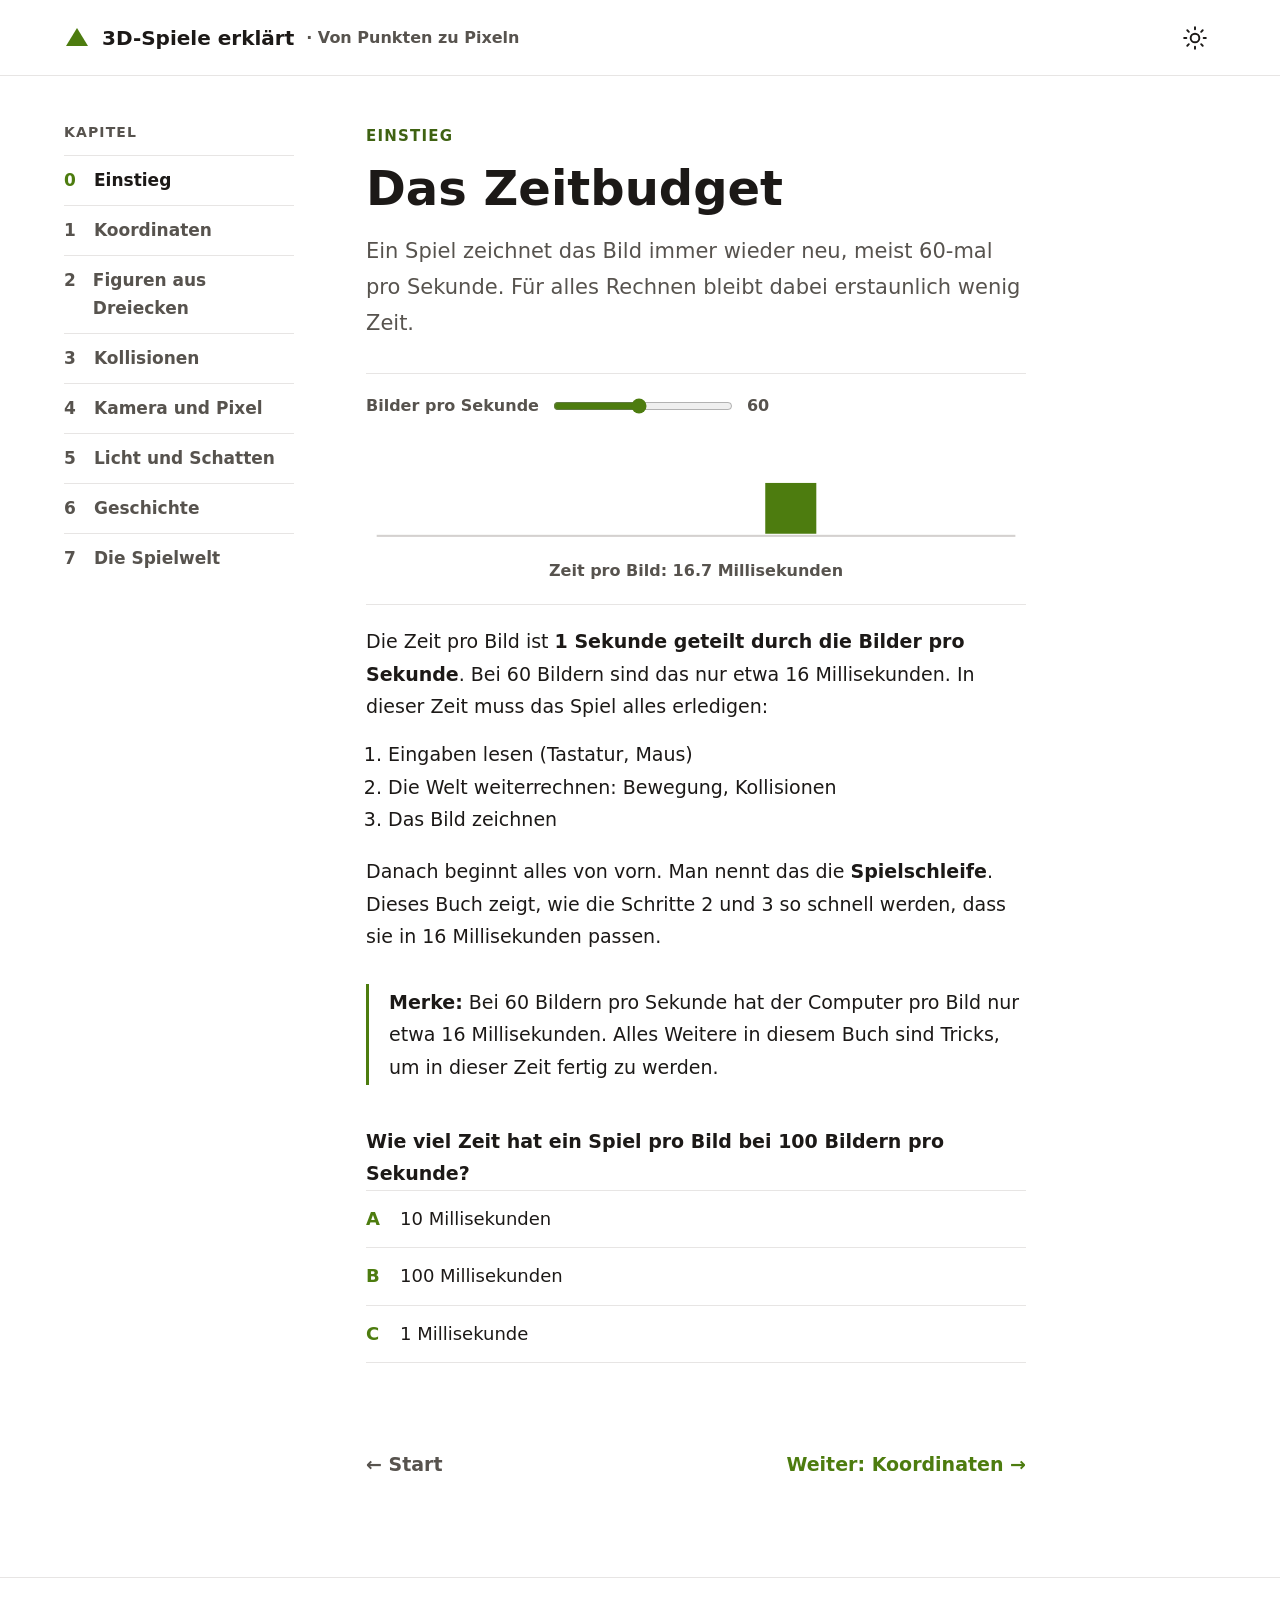
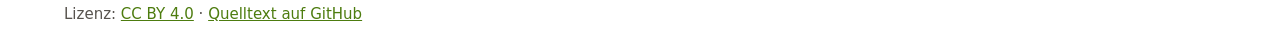
==== 00-einstieg.html @ d2cf4063 "Mini-3D-Bibliothek und Kapitelseiten (Einstieg bis Spielwelt) Co-Authored-By: Claude Sonnet 5.5 <nor" ====
<!doctype html>
<html lang="de">
<head>
<meta charset="utf-8">
<meta name="viewport" content="width=device-width,initial-scale=1">
<title>Einstieg – 3D-Spiele erklärt</title>
<link rel="stylesheet" href="style.css">
</head>
<body data-page="1">
<main>
<div class="eyebrow">EINSTIEG</div>
<h1>Das Zeitbudget</h1>
<p class="lead">Ein Spiel zeichnet das Bild immer wieder neu, meist 60-mal pro Sekunde. Für alles Rechnen bleibt dabei erstaunlich wenig Zeit.</p>
<div class="demo">
 <div class="bar"><label class="sl">Bilder pro Sekunde <input id="fps" type="range" min="5" max="120" value="60"><b id="fpsv">60</b></label></div>
 <canvas id="c" role="img" aria-label="Quadrat, das hin und her springt"></canvas>
 <div class="info" id="info"></div>
</div>
<p>Die Zeit pro Bild ist <b>1 Sekunde geteilt durch die Bilder pro Sekunde</b>. Bei 60 Bildern sind das nur etwa 16 Millisekunden. In dieser Zeit muss das Spiel alles erledigen:</p>
<ol><li>Eingaben lesen (Tastatur, Maus)</li><li>Die Welt weiterrechnen: Bewegung, Kollisionen</li><li>Das Bild zeichnen</li></ol>
<p>Danach beginnt alles von vorn. Man nennt das die <b>Spielschleife</b>. Dieses Buch zeigt, wie die Schritte 2 und 3 so schnell werden, dass sie in 16 Millisekunden passen.</p>
<div class="merke"><b>Merke:</b> Bei 60 Bildern pro Sekunde hat der Computer pro Bild nur etwa 16 Millisekunden. Alles Weitere in diesem Buch sind Tricks, um in dieser Zeit fertig zu werden.</div>
<div class="quiz" data-q="Wie viel Zeit hat ein Spiel pro Bild bei 100 Bildern pro Sekunde?" data-c="0" data-why="1000 ms geteilt durch 100 sind 10 ms."><ul><li>10 Millisekunden</li><li>100 Millisekunden</li><li>1 Millisekunde</li></ul></div>
</main>
<script src="js/mini3d.js"></script>
<script src="js/site.js"></script>
<script>
const c=document.getElementById("c"),ctx=M3D.setup(c,620,120),fps=document.getElementById("fps");
let x=20,dir=1,acc=0,last=performance.now();
function draw(){const w=620,s=M3D.css("--ik"),a=M3D.css("--ac"),m=M3D.css("--bd2");
 ctx.clearRect(0,0,w,120);ctx.strokeStyle=m;ctx.lineWidth=1;ctx.beginPath();ctx.moveTo(10,100);ctx.lineTo(610,100);ctx.stroke();
 ctx.fillStyle=a;ctx.fillRect(x,50,48,48);}
M3D.onTheme(draw);
function loop(t){const dt=(t-last)/1000;last=t;acc+=dt;const step=1/+fps.value;
 while(acc>=step){acc-=step;x+=dir*300*step;if(x>560){x=560;dir=-1}if(x<12){x=12;dir=1}}
 draw();requestAnimationFrame(loop);}
requestAnimationFrame(loop);
function info(){const f=+fps.value;document.getElementById("fpsv").textContent=f;
 document.getElementById("info").textContent="Zeit pro Bild: "+(1000/f).toFixed(1)+" Millisekunden";}
fps.oninput=info;info();
</script>
</body>
</html>
---- style.css ----
@font-face{font-family:"Nunito";src:url("fonts/nunito-latin-wght-normal.woff2") format("woff2");font-weight:200 1000;font-display:swap}
:root{
  --bg:#fff;--tx:#1c1917;--mu:#57534e;--bd:#e7e5e4;--bd2:#a8a29e;
  --ac:#4d7c0f;--act:#fff;--ac2:#3f6212;--c1:#d9e8a8;--c2:#8fb339;--c3:#3f6212;--ik:#1c1917;--ok:#4d7c0f;--no:#9a3412;
}
:root[data-theme=dark]{
  --bg:#0a0a0a;--tx:#fafaf9;--mu:#d6d3d1;--bd:#2e2a27;--bd2:#78716c;
  --ac:#b5d36b;--act:#0a0a0a;--ac2:#c7dc8a;--c1:#d4e5a0;--c2:#a3c95a;--c3:#5e8a2a;--ik:#0a0a0a;--ok:#b5d36b;--no:#fdba74;
}
@media(prefers-color-scheme:dark){:root:not([data-theme=light]){
  --bg:#0a0a0a;--tx:#fafaf9;--mu:#d6d3d1;--bd:#2e2a27;--bd2:#78716c;
  --ac:#b5d36b;--act:#0a0a0a;--ac2:#c7dc8a;--c1:#d4e5a0;--c2:#a3c95a;--c3:#5e8a2a;--ik:#0a0a0a;--ok:#b5d36b;--no:#fdba74;}}
*{box-sizing:border-box}
html{color-scheme:light dark}
body{margin:0;background:var(--bg);color:var(--tx);font-family:"Nunito",system-ui,sans-serif;font-size:19px;line-height:1.7}
a{color:var(--ac)}
header.top{display:flex;align-items:center;justify-content:space-between;padding:0 clamp(16px,5vw,72px);height:76px;border-bottom:1px solid var(--bd)}
header.top a.brand{display:flex;align-items:center;gap:12px;color:var(--tx);text-decoration:none;font-weight:800;font-size:20px}
header.top a.brand small{font-weight:600;color:var(--mu);font-size:16px}
#theme{background:none;border:0;color:var(--tx);cursor:pointer;padding:8px;display:flex}
.layout{display:flex;gap:72px;padding:48px clamp(16px,5vw,72px) 96px;max-width:1280px;margin:0 auto}
nav.chapters{width:230px;flex:none;position:sticky;top:24px;align-self:flex-start}
nav.chapters h2{font-size:14px;letter-spacing:.08em;color:var(--mu);margin:0 0 14px;font-weight:800}
nav.chapters a{display:flex;gap:12px;padding:10px 0;border-top:1px solid var(--bd);font-size:17px;font-weight:600;color:var(--mu);text-decoration:none}
nav.chapters a b{width:18px;font-weight:800}
nav.chapters a.cur{color:var(--tx);font-weight:800}
nav.chapters a.cur b,nav.chapters a.done b{color:var(--ac)}
main{max-width:660px;min-width:0;flex:1}
.eyebrow{font-size:15px;font-weight:800;letter-spacing:.08em;color:var(--ac2)}
h1{margin:12px 0 0;font-size:clamp(34px,5vw,48px);line-height:1.1;font-weight:700}
h2{font-size:28px;margin:44px 0 0;line-height:1.2}
p{margin:20px 0 0}
p.lead{color:var(--mu);font-size:21px}
.merke{margin-top:32px;border-left:3px solid var(--ac);padding:2px 0 2px 20px}
.demo{margin-top:32px;border-top:1px solid var(--bd);border-bottom:1px solid var(--bd);padding:18px 0 20px}
.demo .bar{display:flex;gap:22px;flex-wrap:wrap;align-items:center;justify-content:space-between;font-size:16px;font-weight:700;color:var(--mu)}
.demo canvas{display:block;width:100%;height:auto;margin:10px auto 0;touch-action:none}
.demo .info{text-align:center;font-size:16px;font-weight:600;color:var(--mu);min-height:1.7em}
.tabs{display:flex;gap:22px}
.tabs button{background:none;border:0;border-bottom:2px solid transparent;padding:0 0 3px;font:inherit;font-size:16px;font-weight:700;color:var(--mu);cursor:pointer}
.tabs button.on{color:var(--tx);border-color:var(--ac)}
label.sl{display:flex;gap:12px;align-items:center;font-size:16px;font-weight:700;color:var(--mu)}
input[type=range]{accent-color:var(--ac);width:180px}
.quiz{margin-top:40px}
.quiz .q{font-weight:800;font-size:19px}
.quiz button{display:flex;gap:14px;width:100%;text-align:left;background:none;border:0;border-top:1px solid var(--bd);padding:13px 0;font:inherit;font-size:18px;color:var(--tx);cursor:pointer}
.quiz button:last-of-type{border-bottom:1px solid var(--bd)}
.quiz button i{font-style:normal;width:20px;font-weight:800;color:var(--ac);flex:none}
.quiz button.ok{color:var(--ok);font-weight:800}
.quiz button.no{color:var(--no)}
.quiz .why{margin-top:12px;color:var(--mu);font-size:17px;min-height:1.7em}
.pager{display:flex;justify-content:space-between;margin-top:44px;font-weight:800}
.pager a{text-decoration:none}.pager a.prev{color:var(--mu);font-weight:700}
figure{margin:32px 0 0}figure img{width:100%;height:auto;display:block}figcaption{font-size:15px;color:var(--mu);margin-top:6px}
ul.plain{padding-left:20px}
footer{border-top:1px solid var(--bd);padding:24px clamp(16px,5vw,72px);color:var(--mu);font-size:15px}
@media(max-width:860px){.layout{display:block}nav.chapters{display:none}}
a.row{display:block;padding:13px 0;border-top:1px solid var(--bd);color:var(--tx);text-decoration:none;font-weight:700;font-size:19px}
a.row:last-child{border-bottom:1px solid var(--bd)}a.row:hover{color:var(--ac)}
ol{padding-left:22px;margin:16px 0 0}
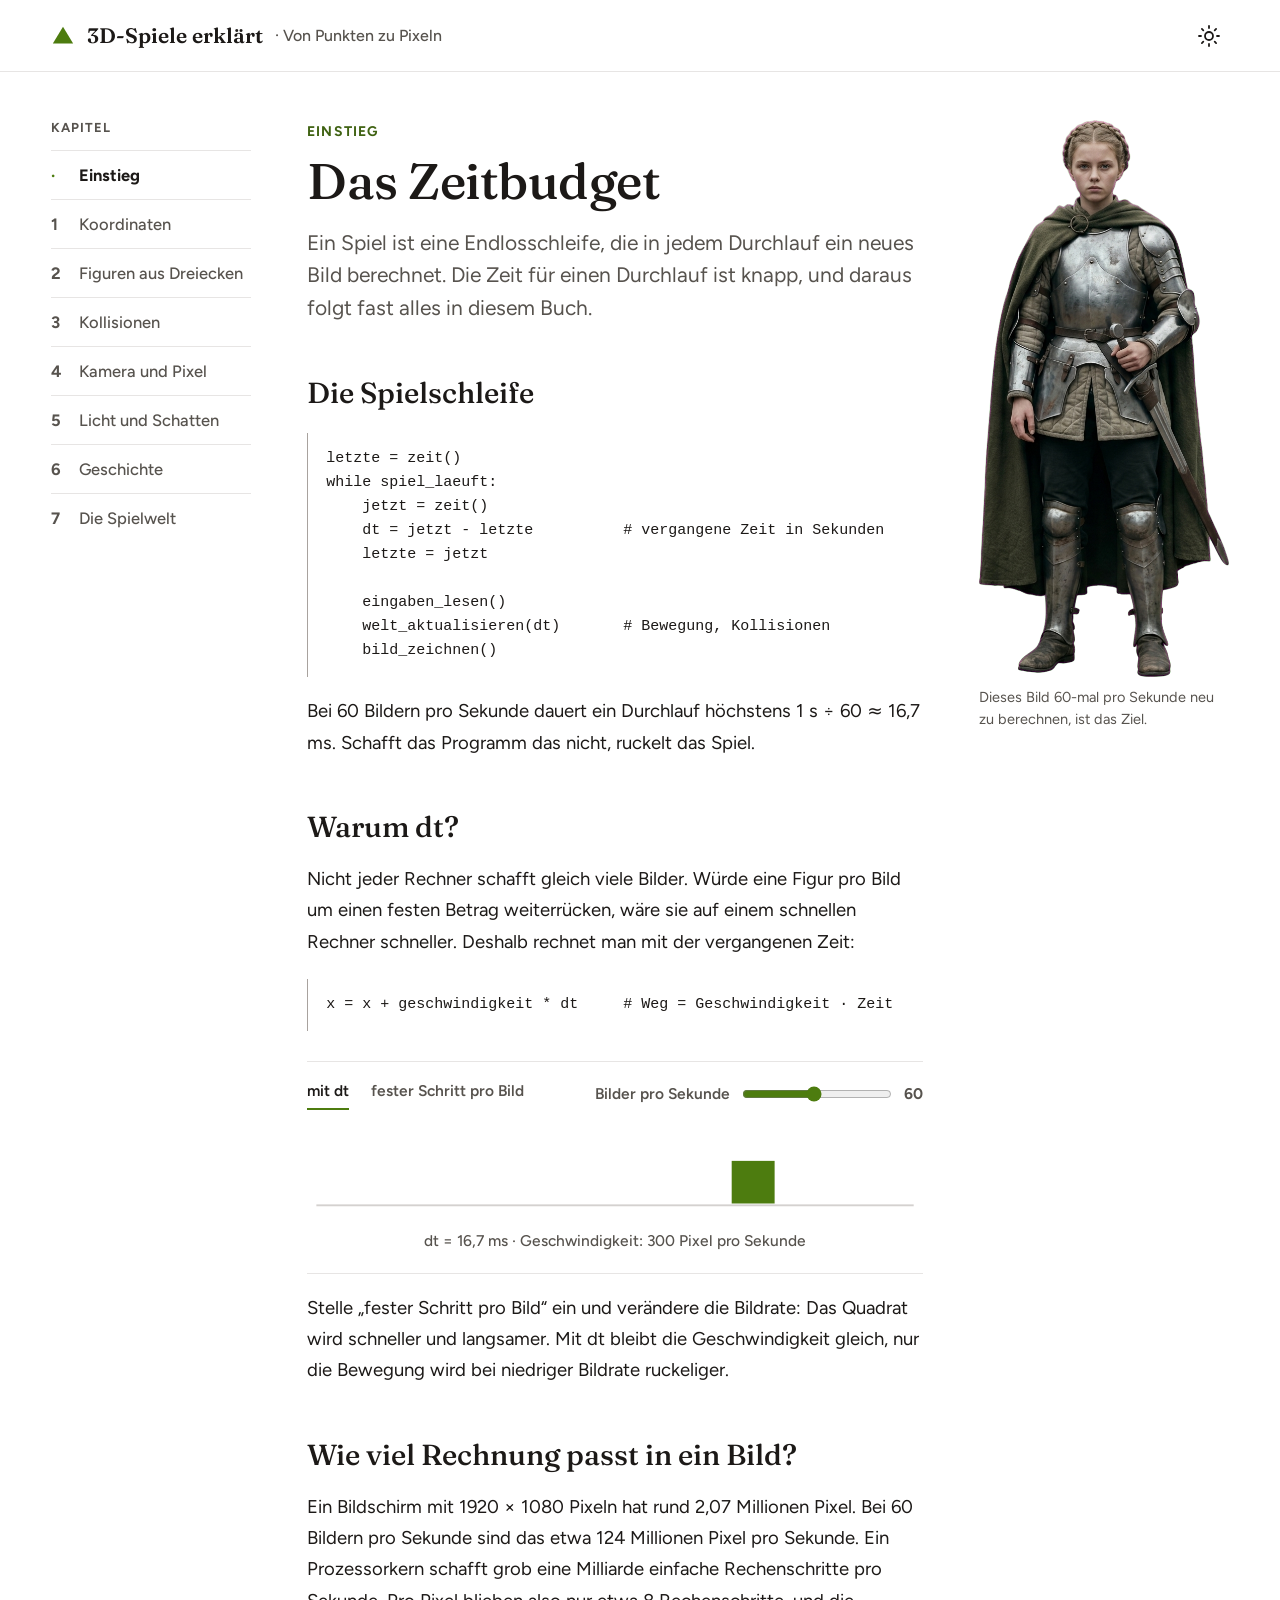
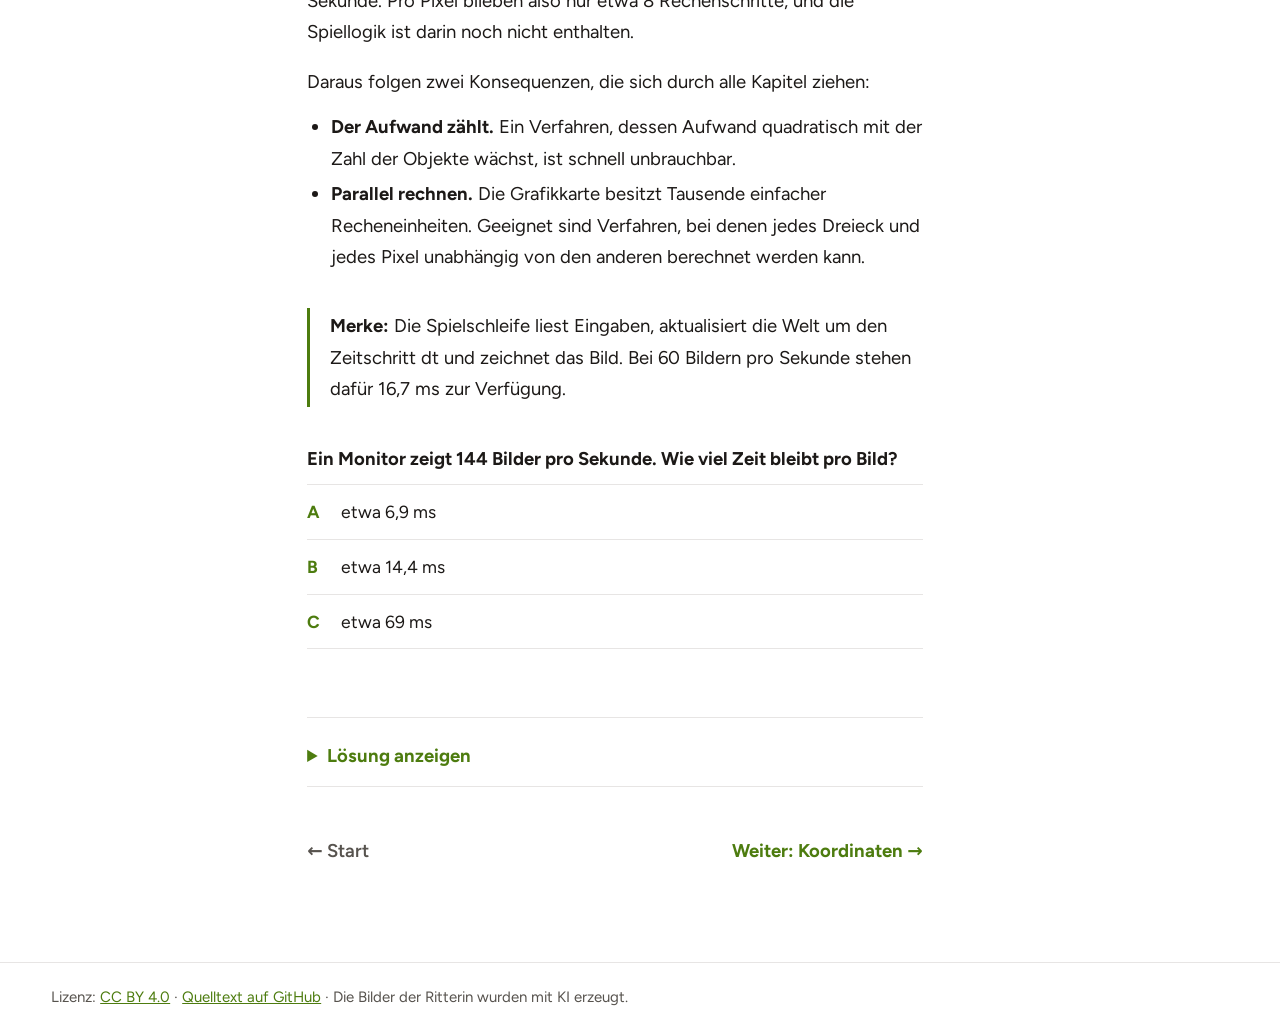
==== commit cc713be8: "Kapitel auf Niveau Klasse 11 neu geschrieben: Datenstrukturen, Algorithmen, Aufwand; neues Layout un" ====
--- a/00-einstieg.html
+++ b/00-einstieg.html
@@ -6,38 +6,54 @@
 <title>Einstieg – 3D-Spiele erklärt</title>
 <link rel="stylesheet" href="style.css">
 </head>
-<body data-page="1">
+<body data-page="1" data-fig="img/s6-heute.png" data-cap="Dieses Bild 60-mal pro Sekunde neu zu berechnen, ist das Ziel.">
 <main>
 <div class="eyebrow">EINSTIEG</div>
 <h1>Das Zeitbudget</h1>
-<p class="lead">Ein Spiel zeichnet das Bild immer wieder neu, meist 60-mal pro Sekunde. Für alles Rechnen bleibt dabei erstaunlich wenig Zeit.</p>
+<p class="lead">Ein Spiel ist eine Endlosschleife, die in jedem Durchlauf ein neues Bild berechnet. Die Zeit für einen Durchlauf ist knapp, und daraus folgt fast alles in diesem Buch.</p>
+<h2>Die Spielschleife</h2>
+<pre><code>letzte = zeit()
+while spiel_laeuft:
+    jetzt = zeit()
+    dt = jetzt - letzte          # vergangene Zeit in Sekunden
+    letzte = jetzt
+
+    eingaben_lesen()
+    welt_aktualisieren(dt)       # Bewegung, Kollisionen
+    bild_zeichnen()</code></pre>
+<p>Bei 60 Bildern pro Sekunde dauert ein Durchlauf höchstens 1 s ÷ 60 ≈ 16,7 ms. Schafft das Programm das nicht, ruckelt das Spiel.</p>
+<h2>Warum dt?</h2>
+<p>Nicht jeder Rechner schafft gleich viele Bilder. Würde eine Figur pro Bild um einen festen Betrag weiterrücken, wäre sie auf einem schnellen Rechner schneller. Deshalb rechnet man mit der vergangenen Zeit:</p>
+<pre><code>x = x + geschwindigkeit * dt     # Weg = Geschwindigkeit · Zeit</code></pre>
 <div class="demo">
- <div class="bar"><label class="sl">Bilder pro Sekunde <input id="fps" type="range" min="5" max="120" value="60"><b id="fpsv">60</b></label></div>
- <canvas id="c" role="img" aria-label="Quadrat, das hin und her springt"></canvas>
+ <div class="bar"><div class="tabs" id="tabs" data-for><button class="on" data-m="dt">mit dt</button><button data-m="fest">fester Schritt pro Bild</button></div>
+ <label class="sl">Bilder pro Sekunde <input id="fps" type="range" min="5" max="120" value="60"><b id="fpsv">60</b></label></div>
+ <canvas id="c" role="img" aria-label="Quadrat, das hin und her läuft"></canvas>
  <div class="info" id="info"></div>
 </div>
-<p>Die Zeit pro Bild ist <b>1 Sekunde geteilt durch die Bilder pro Sekunde</b>. Bei 60 Bildern sind das nur etwa 16 Millisekunden. In dieser Zeit muss das Spiel alles erledigen:</p>
-<ol><li>Eingaben lesen (Tastatur, Maus)</li><li>Die Welt weiterrechnen: Bewegung, Kollisionen</li><li>Das Bild zeichnen</li></ol>
-<p>Danach beginnt alles von vorn. Man nennt das die <b>Spielschleife</b>. Dieses Buch zeigt, wie die Schritte 2 und 3 so schnell werden, dass sie in 16 Millisekunden passen.</p>
-<div class="merke"><b>Merke:</b> Bei 60 Bildern pro Sekunde hat der Computer pro Bild nur etwa 16 Millisekunden. Alles Weitere in diesem Buch sind Tricks, um in dieser Zeit fertig zu werden.</div>
-<div class="quiz" data-q="Wie viel Zeit hat ein Spiel pro Bild bei 100 Bildern pro Sekunde?" data-c="0" data-why="1000 ms geteilt durch 100 sind 10 ms."><ul><li>10 Millisekunden</li><li>100 Millisekunden</li><li>1 Millisekunde</li></ul></div>
+<p>Stelle „fester Schritt pro Bild“ ein und verändere die Bildrate: Das Quadrat wird schneller und langsamer. Mit dt bleibt die Geschwindigkeit gleich, nur die Bewegung wird bei niedriger Bildrate ruckeliger.</p>
+<h2>Wie viel Rechnung passt in ein Bild?</h2>
+<p>Ein Bildschirm mit 1920 × 1080 Pixeln hat rund 2,07 Millionen Pixel. Bei 60 Bildern pro Sekunde sind das etwa 124 Millionen Pixel pro Sekunde. Ein Prozessorkern schafft grob eine Milliarde einfache Rechenschritte pro Sekunde. Pro Pixel blieben also nur etwa 8 Rechenschritte, und die Spiellogik ist darin noch nicht enthalten.</p>
+<p>Daraus folgen zwei Konsequenzen, die sich durch alle Kapitel ziehen:</p>
+<ul><li><b>Der Aufwand zählt.</b> Ein Verfahren, dessen Aufwand quadratisch mit der Zahl der Objekte wächst, ist schnell unbrauchbar.</li>
+<li><b>Parallel rechnen.</b> Die Grafikkarte besitzt Tausende einfacher Recheneinheiten. Geeignet sind Verfahren, bei denen jedes Dreieck und jedes Pixel unabhängig von den anderen berechnet werden kann.</li></ul>
+<div class="merke"><b>Merke:</b> Die Spielschleife liest Eingaben, aktualisiert die Welt um den Zeitschritt dt und zeichnet das Bild. Bei 60 Bildern pro Sekunde stehen dafür 16,7 ms zur Verfügung.</div>
+<div class="quiz" data-q="Ein Monitor zeigt 144 Bilder pro Sekunde. Wie viel Zeit bleibt pro Bild?" data-c="0" data-why="1000 ms ÷ 144 ≈ 6,9 ms."><ul><li>etwa 6,9 ms</li><li>etwa 14,4 ms</li><li>etwa 69 ms</li></ul></div><details class="aufgabe"><div class="t"><b>Aufgabe:</b> Eine Figur läuft mit 4 m/s. Das Spiel schafft 50 Bilder pro Sekunde. Um wie viel ändert sich ihre Position pro Bild? Was ändert sich bei 25 Bildern pro Sekunde?</div><summary>Lösung anzeigen</summary><div class="t">dt = 1 ÷ 50 = 0,02 s, also 4 · 0,02 = 0,08 m pro Bild. Bei 25 Bildern ist dt = 0,04 s und der Schritt 0,16 m. Pro Sekunde bleiben es in beiden Fällen 4 m.</div></details>
 </main>
 <script src="js/mini3d.js"></script>
 <script src="js/site.js"></script>
 <script>
-const c=document.getElementById("c"),ctx=M3D.setup(c,620,120),fps=document.getElementById("fps");
-let x=20,dir=1,acc=0,last=performance.now();
-function draw(){const w=620,s=M3D.css("--ik"),a=M3D.css("--ac"),m=M3D.css("--bd2");
- ctx.clearRect(0,0,w,120);ctx.strokeStyle=m;ctx.lineWidth=1;ctx.beginPath();ctx.moveTo(10,100);ctx.lineTo(610,100);ctx.stroke();
- ctx.fillStyle=a;ctx.fillRect(x,50,48,48);}
-M3D.onTheme(draw);
-function loop(t){const dt=(t-last)/1000;last=t;acc+=dt;const step=1/+fps.value;
- while(acc>=step){acc-=step;x+=dir*300*step;if(x>560){x=560;dir=-1}if(x<12){x=12;dir=1}}
+const c=document.getElementById("c"),W=660,H=110,ctx=M3D.setup(c,W,H),fps=document.getElementById("fps");
+let x=20,dir=1,acc=0,last=performance.now(),mode="dt";
+function draw(){ctx.clearRect(0,0,W,H);ctx.strokeStyle=M3D.css("--bd2");ctx.lineWidth=1;ctx.beginPath();ctx.moveTo(10,92);ctx.lineTo(W-10,92);ctx.stroke();
+ ctx.fillStyle=M3D.css("--ac");ctx.fillRect(x,44,46,46);}
+function loop(t){const d=Math.min(.2,(t-last)/1000);last=t;acc+=d;const step=1/+fps.value;
+ while(acc>=step){acc-=step;x+=dir*(mode==="dt"?300*step:5);if(x>W-58){x=W-58;dir=-1}if(x<12){x=12;dir=1}}
  draw();requestAnimationFrame(loop);}
 requestAnimationFrame(loop);
 function info(){const f=+fps.value;document.getElementById("fpsv").textContent=f;
- document.getElementById("info").textContent="Zeit pro Bild: "+(1000/f).toFixed(1)+" Millisekunden";}
-fps.oninput=info;info();
+ document.getElementById("info").textContent="dt = "+M3D.de(1000/f,1)+" ms · Geschwindigkeit: "+(mode==="dt"?"300 Pixel pro Sekunde":(5*f)+" Pixel pro Sekunde (5 Pixel pro Bild)");}
+fps.oninput=info;document.getElementById("tabs").addEventListener("click",e=>{const b=e.target.closest("button");if(b){mode=b.dataset.m;info();}});info();
 </script>
 </body>
 </html>
--- a/style.css
+++ b/style.css
@@ -1,7 +1,9 @@
-@font-face{font-family:"Nunito";src:url("fonts/nunito-latin-wght-normal.woff2") format("woff2");font-weight:200 1000;font-display:swap}
+@font-face{font-family:"Figtree";src:url("fonts/figtree-latin-wght-normal.woff2") format("woff2");font-weight:300 900;font-display:swap}
+@font-face{font-family:"Fraunces";src:url("fonts/fraunces-latin-wght-normal.woff2") format("woff2");font-weight:100 900;font-display:swap}
 :root{
-  --bg:#fff;--tx:#1c1917;--mu:#57534e;--bd:#e7e5e4;--bd2:#a8a29e;
-  --ac:#4d7c0f;--act:#fff;--ac2:#3f6212;--c1:#d9e8a8;--c2:#8fb339;--c3:#3f6212;--ik:#1c1917;--ok:#4d7c0f;--no:#9a3412;
+  --bg:#ffffff;--tx:#1c1917;--mu:#57534e;--bd:#e7e5e4;--bd2:#a8a29e;
+  --ac:#4d7c0f;--act:#ffffff;--ac2:#3f6212;--c1:#d9e8a8;--c2:#8fb339;--c3:#3f6212;--ik:#1c1917;--ok:#4d7c0f;--no:#9a3412;
+  --serif:"Fraunces",Georgia,serif;--sans:"Figtree",system-ui,sans-serif;--mono:ui-monospace,"SF Mono",Menlo,Consolas,monospace;
 }
 :root[data-theme=dark]{
   --bg:#0a0a0a;--tx:#fafaf9;--mu:#d6d3d1;--bd:#2e2a27;--bd2:#78716c;
@@ -12,49 +14,72 @@
   --ac:#b5d36b;--act:#0a0a0a;--ac2:#c7dc8a;--c1:#d4e5a0;--c2:#a3c95a;--c3:#5e8a2a;--ik:#0a0a0a;--ok:#b5d36b;--no:#fdba74;}}
 *{box-sizing:border-box}
 html{color-scheme:light dark}
-body{margin:0;background:var(--bg);color:var(--tx);font-family:"Nunito",system-ui,sans-serif;font-size:19px;line-height:1.7}
+body{margin:0;background:var(--bg);color:var(--tx);font-family:var(--sans);font-size:18.5px;line-height:1.7}
 a{color:var(--ac)}
-header.top{display:flex;align-items:center;justify-content:space-between;padding:0 clamp(16px,5vw,72px);height:76px;border-bottom:1px solid var(--bd)}
-header.top a.brand{display:flex;align-items:center;gap:12px;color:var(--tx);text-decoration:none;font-weight:800;font-size:20px}
-header.top a.brand small{font-weight:600;color:var(--mu);font-size:16px}
+header.top{display:flex;align-items:center;justify-content:space-between;padding:0 clamp(16px,4vw,56px);height:72px;border-bottom:1px solid var(--bd)}
+header.top a.brand{display:flex;align-items:center;gap:12px;color:var(--tx);text-decoration:none;font-family:var(--serif);font-weight:600;font-size:21px}
+header.top a.brand small{font-family:var(--sans);font-weight:500;color:var(--mu);font-size:16px}
 #theme{background:none;border:0;color:var(--tx);cursor:pointer;padding:8px;display:flex}
-.layout{display:flex;gap:72px;padding:48px clamp(16px,5vw,72px) 96px;max-width:1280px;margin:0 auto}
-nav.chapters{width:230px;flex:none;position:sticky;top:24px;align-self:flex-start}
-nav.chapters h2{font-size:14px;letter-spacing:.08em;color:var(--mu);margin:0 0 14px;font-weight:800}
-nav.chapters a{display:flex;gap:12px;padding:10px 0;border-top:1px solid var(--bd);font-size:17px;font-weight:600;color:var(--mu);text-decoration:none}
-nav.chapters a b{width:18px;font-weight:800}
-nav.chapters a.cur{color:var(--tx);font-weight:800}
-nav.chapters a.cur b,nav.chapters a.done b{color:var(--ac)}
-main{max-width:660px;min-width:0;flex:1}
-.eyebrow{font-size:15px;font-weight:800;letter-spacing:.08em;color:var(--ac2)}
-h1{margin:12px 0 0;font-size:clamp(34px,5vw,48px);line-height:1.1;font-weight:700}
-h2{font-size:28px;margin:44px 0 0;line-height:1.2}
-p{margin:20px 0 0}
-p.lead{color:var(--mu);font-size:21px}
-.merke{margin-top:32px;border-left:3px solid var(--ac);padding:2px 0 2px 20px}
-.demo{margin-top:32px;border-top:1px solid var(--bd);border-bottom:1px solid var(--bd);padding:18px 0 20px}
-.demo .bar{display:flex;gap:22px;flex-wrap:wrap;align-items:center;justify-content:space-between;font-size:16px;font-weight:700;color:var(--mu)}
+details.mnav{display:none;border-bottom:1px solid var(--bd);padding:0 16px}
+details.mnav summary{padding:14px 0;font-weight:700;cursor:pointer}
+details.mnav a{display:block;padding:11px 0;border-top:1px solid var(--bd);color:var(--tx);text-decoration:none}
+details.mnav a.cur{color:var(--ac);font-weight:700}
+.layout{display:grid;grid-template-columns:200px minmax(0,700px) 250px;gap:56px;justify-content:center;padding:48px clamp(16px,4vw,56px) 96px}
+nav.chapters{position:sticky;top:24px;align-self:start}
+nav.chapters h2{font-family:var(--sans);font-size:13px;letter-spacing:.08em;color:var(--mu);margin:0 0 14px;font-weight:700}
+nav.chapters a{display:flex;gap:12px;padding:10px 0;border-top:1px solid var(--bd);font-size:16.5px;font-weight:500;color:var(--mu);text-decoration:none}
+nav.chapters a b{width:16px;font-weight:700}
+nav.chapters a.cur{color:var(--tx);font-weight:700}
+nav.chapters a.cur b{color:var(--ac)}
+aside.fig{position:sticky;top:24px;align-self:start;margin:0}
+aside.fig img{width:100%;height:auto;display:block}
+aside.fig p{font-size:14.5px;line-height:1.5;color:var(--mu);margin:10px 0 0}
+main{min-width:0}
+.eyebrow{font-size:14px;font-weight:700;letter-spacing:.08em;color:var(--ac2)}
+h1{margin:10px 0 0;font-family:var(--serif);font-size:clamp(34px,5vw,50px);line-height:1.1;font-weight:500;letter-spacing:-.01em}
+h2{font-family:var(--serif);font-size:29px;font-weight:500;margin:52px 0 0;line-height:1.2}
+h3{font-size:19px;font-weight:700;margin:32px 0 0}
+p{margin:18px 0 0}
+p.lead{color:var(--mu);font-size:21px;line-height:1.55}
+p.formel{text-align:center;font-family:var(--serif);font-size:23px}
+ol,ul{padding-left:24px;margin:14px 0 0}li{margin-top:4px}
+code{font-family:var(--mono);font-size:.88em}
+pre{margin:22px 0 0;padding:14px 0 14px 18px;border-left:1px solid var(--bd2);overflow-x:auto;font-family:var(--mono);font-size:15px;line-height:1.6;tab-size:4}
+pre code{font-size:inherit}
+table{border-collapse:collapse;margin:22px 0 0;width:100%;font-size:17px}
+th,td{text-align:right;padding:8px 10px;border-bottom:1px solid var(--bd)}th{font-weight:700;color:var(--mu);font-size:15px}
+th:first-child,td:first-child{text-align:left;padding-left:0}
+.merke{margin-top:36px;border-left:3px solid var(--ac);padding:2px 0 2px 20px}
+.demo{margin-top:30px;border-top:1px solid var(--bd);border-bottom:1px solid var(--bd);padding:16px 0 18px}
+.demo .bar{display:flex;gap:10px 22px;flex-wrap:wrap;align-items:center;justify-content:space-between;font-size:15.5px;font-weight:600;color:var(--mu)}
 .demo canvas{display:block;width:100%;height:auto;margin:10px auto 0;touch-action:none}
-.demo .info{text-align:center;font-size:16px;font-weight:600;color:var(--mu);min-height:1.7em}
-.tabs{display:flex;gap:22px}
-.tabs button{background:none;border:0;border-bottom:2px solid transparent;padding:0 0 3px;font:inherit;font-size:16px;font-weight:700;color:var(--mu);cursor:pointer}
+.demo .info{text-align:center;font-size:15.5px;font-weight:500;color:var(--mu);min-height:1.7em;margin-top:6px}
+.tabs{display:flex;gap:22px;flex-wrap:wrap}
+.tabs button{background:none;border:0;border-bottom:2px solid transparent;padding:0 0 3px;font:inherit;font-size:15.5px;font-weight:600;color:var(--mu);cursor:pointer}
 .tabs button.on{color:var(--tx);border-color:var(--ac)}
-label.sl{display:flex;gap:12px;align-items:center;font-size:16px;font-weight:700;color:var(--mu)}
-input[type=range]{accent-color:var(--ac);width:180px}
-.quiz{margin-top:40px}
-.quiz .q{font-weight:800;font-size:19px}
-.quiz button{display:flex;gap:14px;width:100%;text-align:left;background:none;border:0;border-top:1px solid var(--bd);padding:13px 0;font:inherit;font-size:18px;color:var(--tx);cursor:pointer}
+label.sl{display:flex;gap:10px;align-items:center;font-size:15.5px;font-weight:600;color:var(--mu)}
+input[type=range]{accent-color:var(--ac);width:150px}
+.quiz{margin-top:36px}
+.quiz .q{font-weight:700}
+.quiz button{display:flex;gap:14px;width:100%;text-align:left;background:none;border:0;border-top:1px solid var(--bd);padding:12px 0;font:inherit;font-size:17.5px;color:var(--tx);cursor:pointer}
+.quiz .q+button{margin-top:10px}
 .quiz button:last-of-type{border-bottom:1px solid var(--bd)}
-.quiz button i{font-style:normal;width:20px;font-weight:800;color:var(--ac);flex:none}
-.quiz button.ok{color:var(--ok);font-weight:800}
-.quiz button.no{color:var(--no)}
-.quiz .why{margin-top:12px;color:var(--mu);font-size:17px;min-height:1.7em}
-.pager{display:flex;justify-content:space-between;margin-top:44px;font-weight:800}
-.pager a{text-decoration:none}.pager a.prev{color:var(--mu);font-weight:700}
-figure{margin:32px 0 0}figure img{width:100%;height:auto;display:block}figcaption{font-size:15px;color:var(--mu);margin-top:6px}
-ul.plain{padding-left:20px}
-footer{border-top:1px solid var(--bd);padding:24px clamp(16px,5vw,72px);color:var(--mu);font-size:15px}
-@media(max-width:860px){.layout{display:block}nav.chapters{display:none}}
-a.row{display:block;padding:13px 0;border-top:1px solid var(--bd);color:var(--tx);text-decoration:none;font-weight:700;font-size:19px}
-a.row:last-child{border-bottom:1px solid var(--bd)}a.row:hover{color:var(--ac)}
-ol{padding-left:22px;margin:16px 0 0}
+.quiz button i{font-style:normal;width:20px;font-weight:700;color:var(--ac);flex:none}
+.quiz button.ok{color:var(--ok);font-weight:700}.quiz button.no{color:var(--no)}
+.quiz .why{margin-top:10px;color:var(--mu);font-size:16.5px;min-height:1.7em}
+details.aufgabe{margin-top:30px;border-top:1px solid var(--bd);border-bottom:1px solid var(--bd);padding:14px 0}
+details.aufgabe+details.aufgabe{margin-top:0;border-top:0}
+details.aufgabe summary{cursor:pointer;color:var(--ac);font-weight:700;margin-top:8px}
+details.aufgabe .t{font-weight:400}
+.stufe{display:grid;grid-template-columns:minmax(0,1fr) 150px;gap:28px;border-top:1px solid var(--bd);padding:30px 0 34px;margin-top:34px}
+.stufe h2{margin:6px 0 0}.stufe img{width:100%;height:auto}
+.pager{display:flex;justify-content:space-between;gap:16px;margin-top:48px;font-weight:700}
+.pager a{text-decoration:none}.pager a.prev{color:var(--mu);font-weight:600}
+a.row{display:grid;grid-template-columns:34px 1fr;padding:14px 0;border-top:1px solid var(--bd);color:var(--tx);text-decoration:none}
+a.row b{color:var(--ac)}a.row span{display:block;color:var(--mu);font-size:16.5px}a.row strong{font-weight:700}
+a.row:last-child{border-bottom:1px solid var(--bd)}
+footer{border-top:1px solid var(--bd);padding:22px clamp(16px,4vw,56px);color:var(--mu);font-size:15px}
+@media(max-width:1180px){.layout{grid-template-columns:200px minmax(0,700px)}aside.fig{display:none}}
+@media(max-width:860px){.layout{display:block;padding-top:28px}nav.chapters{display:none}details.mnav{display:block}
+ header.top a.brand small{display:none}.stufe{grid-template-columns:1fr}.stufe img{max-width:130px;grid-row:1}}
+.stufe.breit{grid-template-columns:minmax(0,1fr)}
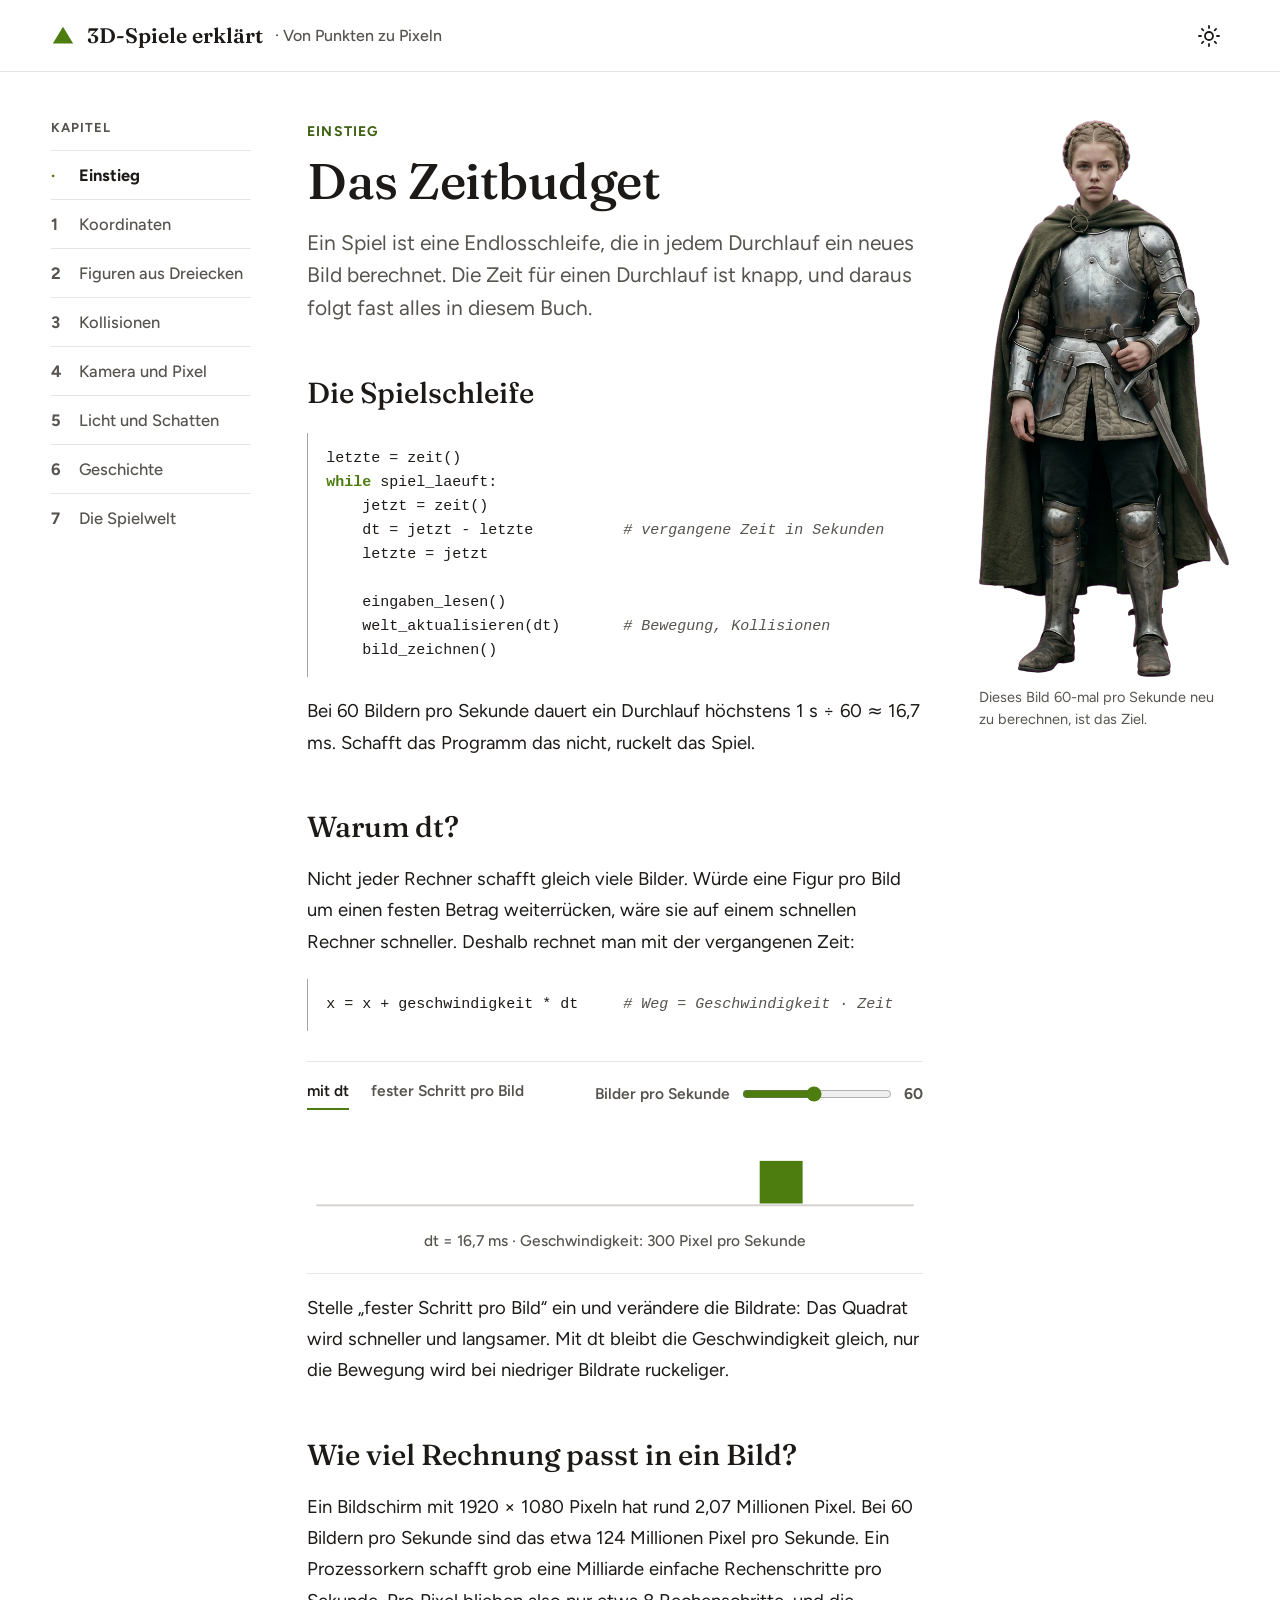
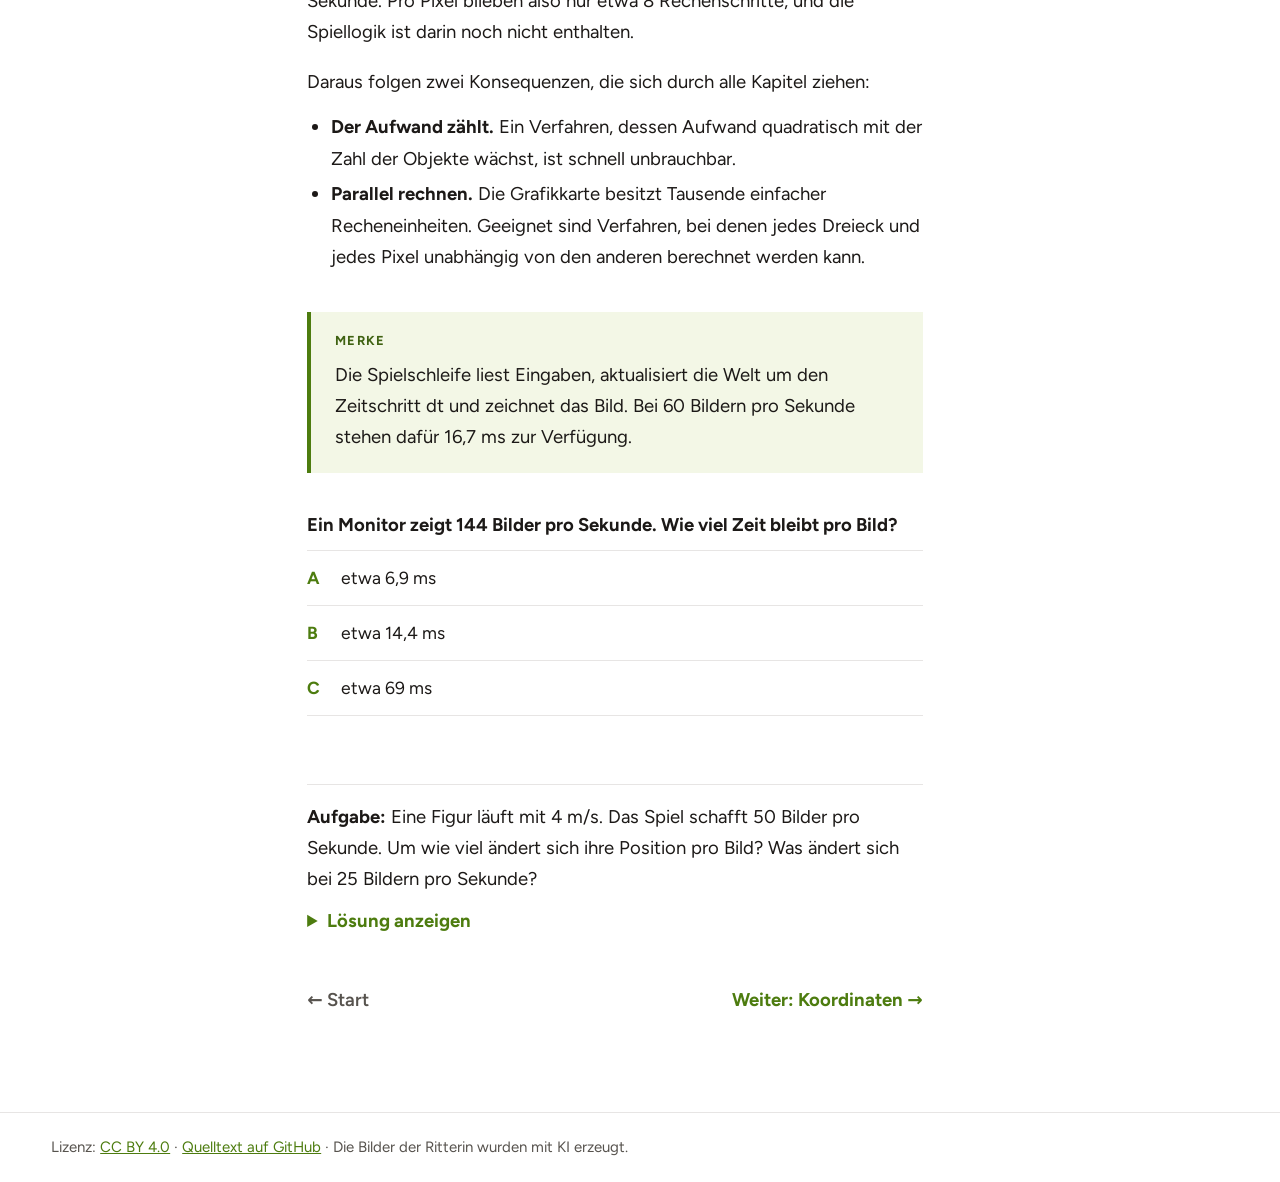
==== commit 21e9f23f: "Kapitel 4 bis 7 überarbeitet: Erklärungen mit Darstellungen, Aufgaben sichtbar, Merkkästen, Syntaxhe" ====
--- a/00-einstieg.html
+++ b/00-einstieg.html
@@ -13,18 +13,18 @@
 <p class="lead">Ein Spiel ist eine Endlosschleife, die in jedem Durchlauf ein neues Bild berechnet. Die Zeit für einen Durchlauf ist knapp, und daraus folgt fast alles in diesem Buch.</p>
 <h2>Die Spielschleife</h2>
 <pre><code>letzte = zeit()
-while spiel_laeuft:
+<span class="hk">while</span> spiel_laeuft:
     jetzt = zeit()
-    dt = jetzt - letzte          # vergangene Zeit in Sekunden
+    dt = jetzt - letzte          <span class="hc"># vergangene Zeit in Sekunden</span>
     letzte = jetzt
 
     eingaben_lesen()
-    welt_aktualisieren(dt)       # Bewegung, Kollisionen
+    welt_aktualisieren(dt)       <span class="hc"># Bewegung, Kollisionen</span>
     bild_zeichnen()</code></pre>
 <p>Bei 60 Bildern pro Sekunde dauert ein Durchlauf höchstens 1 s ÷ 60 ≈ 16,7 ms. Schafft das Programm das nicht, ruckelt das Spiel.</p>
 <h2>Warum dt?</h2>
 <p>Nicht jeder Rechner schafft gleich viele Bilder. Würde eine Figur pro Bild um einen festen Betrag weiterrücken, wäre sie auf einem schnellen Rechner schneller. Deshalb rechnet man mit der vergangenen Zeit:</p>
-<pre><code>x = x + geschwindigkeit * dt     # Weg = Geschwindigkeit · Zeit</code></pre>
+<pre><code>x = x + geschwindigkeit * dt     <span class="hc"># Weg = Geschwindigkeit · Zeit</span></code></pre>
 <div class="demo">
  <div class="bar"><div class="tabs" id="tabs" data-for><button class="on" data-m="dt">mit dt</button><button data-m="fest">fester Schritt pro Bild</button></div>
  <label class="sl">Bilder pro Sekunde <input id="fps" type="range" min="5" max="120" value="60"><b id="fpsv">60</b></label></div>
@@ -37,8 +37,8 @@
 <p>Daraus folgen zwei Konsequenzen, die sich durch alle Kapitel ziehen:</p>
 <ul><li><b>Der Aufwand zählt.</b> Ein Verfahren, dessen Aufwand quadratisch mit der Zahl der Objekte wächst, ist schnell unbrauchbar.</li>
 <li><b>Parallel rechnen.</b> Die Grafikkarte besitzt Tausende einfacher Recheneinheiten. Geeignet sind Verfahren, bei denen jedes Dreieck und jedes Pixel unabhängig von den anderen berechnet werden kann.</li></ul>
-<div class="merke"><b>Merke:</b> Die Spielschleife liest Eingaben, aktualisiert die Welt um den Zeitschritt dt und zeichnet das Bild. Bei 60 Bildern pro Sekunde stehen dafür 16,7 ms zur Verfügung.</div>
-<div class="quiz" data-q="Ein Monitor zeigt 144 Bilder pro Sekunde. Wie viel Zeit bleibt pro Bild?" data-c="0" data-why="1000 ms ÷ 144 ≈ 6,9 ms."><ul><li>etwa 6,9 ms</li><li>etwa 14,4 ms</li><li>etwa 69 ms</li></ul></div><details class="aufgabe"><div class="t"><b>Aufgabe:</b> Eine Figur läuft mit 4 m/s. Das Spiel schafft 50 Bilder pro Sekunde. Um wie viel ändert sich ihre Position pro Bild? Was ändert sich bei 25 Bildern pro Sekunde?</div><summary>Lösung anzeigen</summary><div class="t">dt = 1 ÷ 50 = 0,02 s, also 4 · 0,02 = 0,08 m pro Bild. Bei 25 Bildern ist dt = 0,04 s und der Schritt 0,16 m. Pro Sekunde bleiben es in beiden Fällen 4 m.</div></details>
+<div class="merke"><div class="mt">Merke</div>Die Spielschleife liest Eingaben, aktualisiert die Welt um den Zeitschritt dt und zeichnet das Bild. Bei 60 Bildern pro Sekunde stehen dafür 16,7 ms zur Verfügung.</div>
+<div class="quiz" data-q="Ein Monitor zeigt 144 Bilder pro Sekunde. Wie viel Zeit bleibt pro Bild?" data-c="0" data-why="1000 ms ÷ 144 ≈ 6,9 ms."><ul><li>etwa 6,9 ms</li><li>etwa 14,4 ms</li><li>etwa 69 ms</li></ul></div><div class="aufgabe"><p><b>Aufgabe:</b> Eine Figur läuft mit 4 m/s. Das Spiel schafft 50 Bilder pro Sekunde. Um wie viel ändert sich ihre Position pro Bild? Was ändert sich bei 25 Bildern pro Sekunde?</p><details><summary>Lösung anzeigen</summary><p>dt = 1 ÷ 50 = 0,02 s, also 4 · 0,02 = 0,08 m pro Bild. Bei 25 Bildern ist dt = 0,04 s und der Schritt 0,16 m. Pro Sekunde bleiben es in beiden Fällen 4 m.</p></details></div>
 </main>
 <script src="js/mini3d.js"></script>
 <script src="js/site.js"></script>
--- a/style.css
+++ b/style.css
@@ -2,16 +2,16 @@
 @font-face{font-family:"Fraunces";src:url("fonts/fraunces-latin-wght-normal.woff2") format("woff2");font-weight:100 900;font-display:swap}
 :root{
   --bg:#ffffff;--tx:#1c1917;--mu:#57534e;--bd:#e7e5e4;--bd2:#a8a29e;
-  --ac:#4d7c0f;--act:#ffffff;--ac2:#3f6212;--c1:#d9e8a8;--c2:#8fb339;--c3:#3f6212;--ik:#1c1917;--ok:#4d7c0f;--no:#9a3412;
+  --ac:#4d7c0f;--act:#ffffff;--ac2:#3f6212;--c1:#d9e8a8;--c2:#8fb339;--c3:#3f6212;--ik:#1c1917;--ok:#4d7c0f;--no:#78716c;--hs:#8a6412;--hn:#1d6a8a;--tint:#f3f7e6;
   --serif:"Fraunces",Georgia,serif;--sans:"Figtree",system-ui,sans-serif;--mono:ui-monospace,"SF Mono",Menlo,Consolas,monospace;
 }
 :root[data-theme=dark]{
   --bg:#0a0a0a;--tx:#fafaf9;--mu:#d6d3d1;--bd:#2e2a27;--bd2:#78716c;
-  --ac:#b5d36b;--act:#0a0a0a;--ac2:#c7dc8a;--c1:#d4e5a0;--c2:#a3c95a;--c3:#5e8a2a;--ik:#0a0a0a;--ok:#b5d36b;--no:#fdba74;
+  --ac:#b5d36b;--act:#0a0a0a;--ac2:#c7dc8a;--c1:#d4e5a0;--c2:#a3c95a;--c3:#5e8a2a;--ik:#0a0a0a;--ok:#b5d36b;--no:#a8a29e;--hs:#e3c66b;--hn:#8fc7e0;--tint:#171c0d;
 }
 @media(prefers-color-scheme:dark){:root:not([data-theme=light]){
   --bg:#0a0a0a;--tx:#fafaf9;--mu:#d6d3d1;--bd:#2e2a27;--bd2:#78716c;
-  --ac:#b5d36b;--act:#0a0a0a;--ac2:#c7dc8a;--c1:#d4e5a0;--c2:#a3c95a;--c3:#5e8a2a;--ik:#0a0a0a;--ok:#b5d36b;--no:#fdba74;}}
+  --ac:#b5d36b;--act:#0a0a0a;--ac2:#c7dc8a;--c1:#d4e5a0;--c2:#a3c95a;--c3:#5e8a2a;--ik:#0a0a0a;--ok:#b5d36b;--no:#a8a29e;--hs:#e3c66b;--hn:#8fc7e0;--tint:#171c0d;}}
 *{box-sizing:border-box}
 html{color-scheme:light dark}
 body{margin:0;background:var(--bg);color:var(--tx);font-family:var(--sans);font-size:18.5px;line-height:1.7}
@@ -49,7 +49,8 @@
 table{border-collapse:collapse;margin:22px 0 0;width:100%;font-size:17px}
 th,td{text-align:right;padding:8px 10px;border-bottom:1px solid var(--bd)}th{font-weight:700;color:var(--mu);font-size:15px}
 th:first-child,td:first-child{text-align:left;padding-left:0}
-.merke{margin-top:36px;border-left:3px solid var(--ac);padding:2px 0 2px 20px}
+.merke{margin-top:40px;background:var(--tint);border-left:4px solid var(--ac);padding:18px 24px 20px}
+.merke .mt{font-size:13px;font-weight:700;letter-spacing:.1em;text-transform:uppercase;color:var(--ac2);margin-bottom:6px}
 .demo{margin-top:30px;border-top:1px solid var(--bd);border-bottom:1px solid var(--bd);padding:16px 0 18px}
 .demo .bar{display:flex;gap:10px 22px;flex-wrap:wrap;align-items:center;justify-content:space-between;font-size:15.5px;font-weight:600;color:var(--mu)}
 .demo canvas{display:block;width:100%;height:auto;margin:10px auto 0;touch-action:none}
@@ -67,10 +68,6 @@
 .quiz button i{font-style:normal;width:20px;font-weight:700;color:var(--ac);flex:none}
 .quiz button.ok{color:var(--ok);font-weight:700}.quiz button.no{color:var(--no)}
 .quiz .why{margin-top:10px;color:var(--mu);font-size:16.5px;min-height:1.7em}
-details.aufgabe{margin-top:30px;border-top:1px solid var(--bd);border-bottom:1px solid var(--bd);padding:14px 0}
-details.aufgabe+details.aufgabe{margin-top:0;border-top:0}
-details.aufgabe summary{cursor:pointer;color:var(--ac);font-weight:700;margin-top:8px}
-details.aufgabe .t{font-weight:400}
 .stufe{display:grid;grid-template-columns:minmax(0,1fr) 150px;gap:28px;border-top:1px solid var(--bd);padding:30px 0 34px;margin-top:34px}
 .stufe h2{margin:6px 0 0}.stufe img{width:100%;height:auto}
 .pager{display:flex;justify-content:space-between;gap:16px;margin-top:48px;font-weight:700}
@@ -83,3 +80,14 @@
 @media(max-width:860px){.layout{display:block;padding-top:28px}nav.chapters{display:none}details.mnav{display:block}
  header.top a.brand small{display:none}.stufe{grid-template-columns:1fr}.stufe img{max-width:130px;grid-row:1}}
 .stufe.breit{grid-template-columns:minmax(0,1fr)}
+.aufgabe{margin-top:30px;border-top:1px solid var(--bd);padding-top:16px}
+.aufgabe p{margin:0}.aufgabe details{margin-top:10px}.aufgabe details p{margin-top:8px;color:var(--mu)}
+.aufgabe summary{cursor:pointer;color:var(--ac);font-weight:700}
+details.mehr{margin-top:24px;border-top:1px solid var(--bd);border-bottom:1px solid var(--bd);padding:12px 0}
+details.mehr>summary{cursor:pointer;font-weight:700;color:var(--ac)}
+.hk{color:var(--ac);font-weight:700}.hc{color:var(--mu);font-style:italic}.hs{color:var(--hs)}.hn{color:var(--hn)}.hd{font-weight:700}
+.demo .btn{background:none;border:1px solid var(--bd2);color:var(--tx);font:inherit;font-size:15px;font-weight:600;padding:5px 14px;cursor:pointer}
+.demo .btn:hover{border-color:var(--ac);color:var(--ac)}
+.demo .step{font-size:16.5px;color:var(--tx);margin-top:10px;min-height:3.4em;text-align:left}
+table.zahlen td:last-child,table.zahlen th:last-child{font-variant-numeric:tabular-nums}
+h2[id],h3[id]{scroll-margin-top:20px}
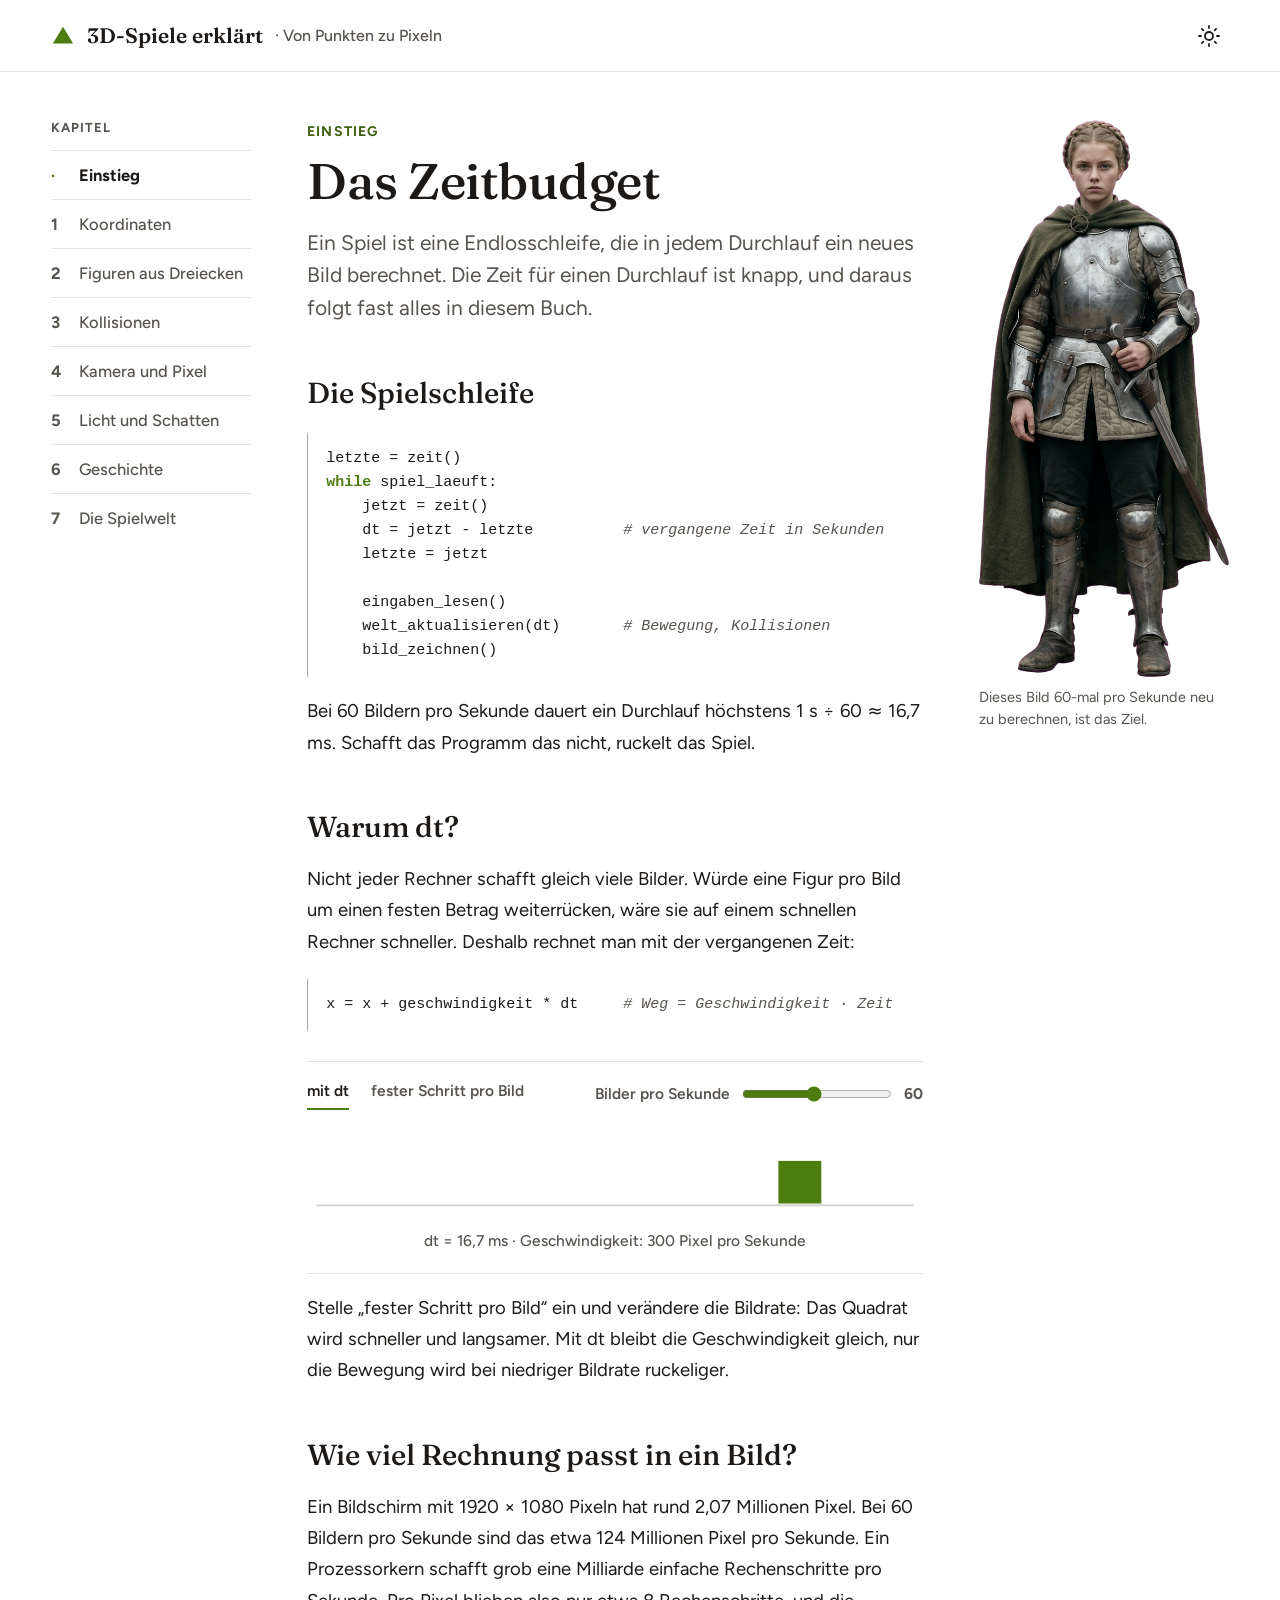
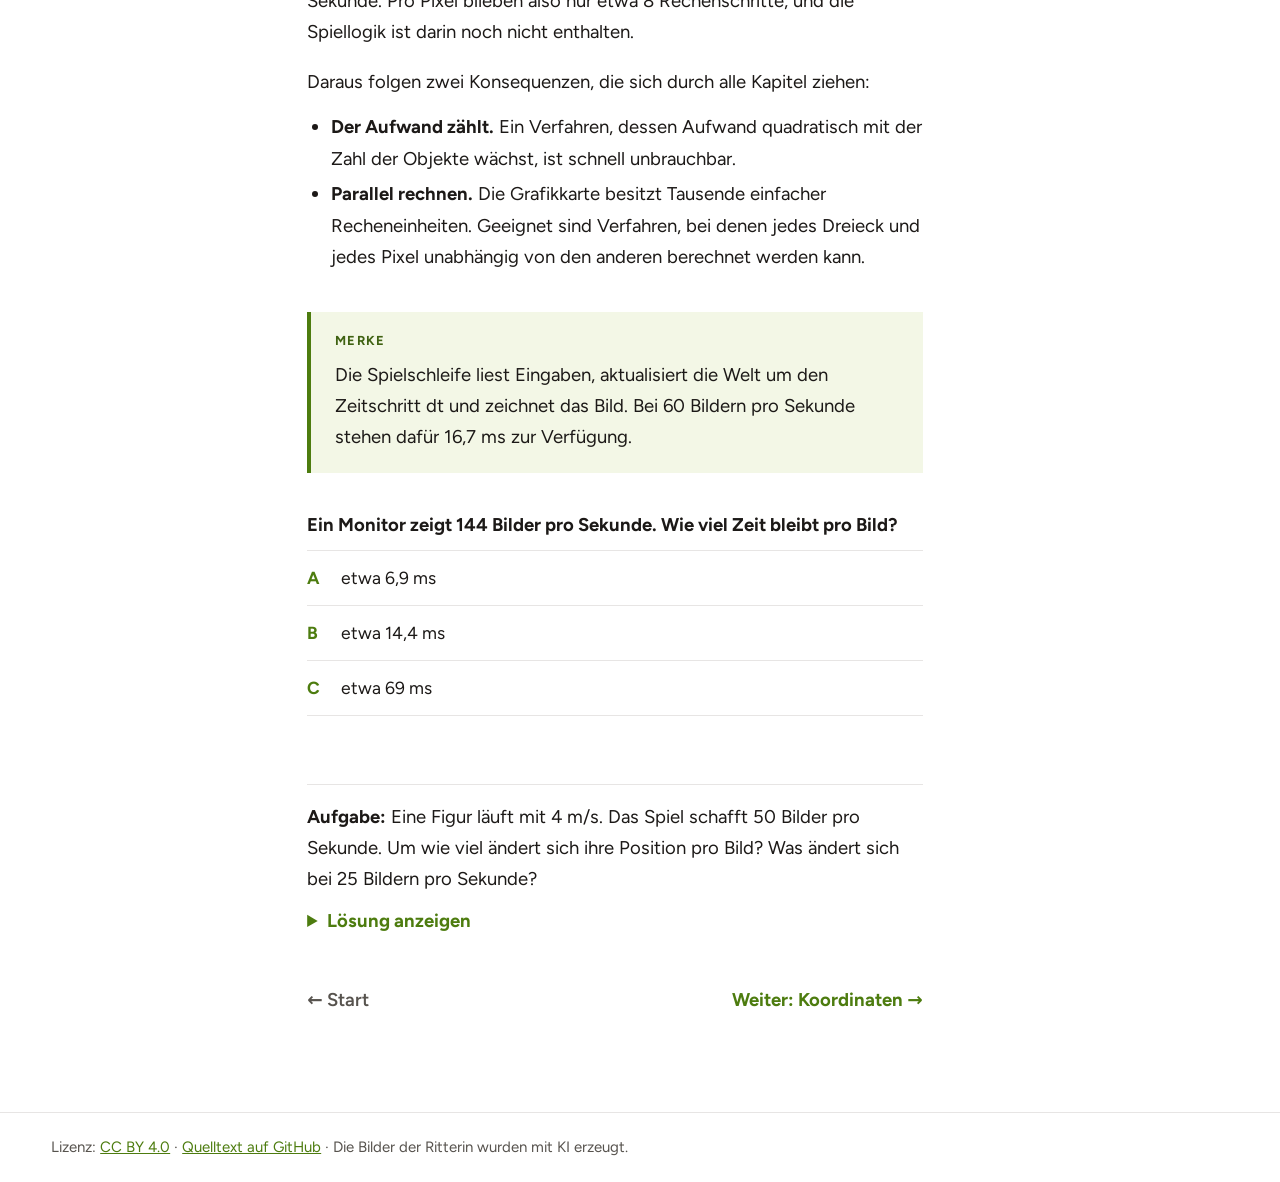
==== commit 9b41224e: "Favicon (SVG und ICO) aus dem Logo Co-Authored-By: Claude Fable 5.2 <noreply@anthropic.com> Claude-S" ====
--- a/00-einstieg.html
+++ b/00-einstieg.html
@@ -4,6 +4,8 @@
 <meta charset="utf-8">
 <meta name="viewport" content="width=device-width,initial-scale=1">
 <title>Einstieg – 3D-Spiele erklärt</title>
+<link rel="icon" href="favicon.svg" type="image/svg+xml">
+<link rel="alternate icon" href="favicon.ico">
 <link rel="stylesheet" href="style.css">
 </head>
 <body data-page="1" data-fig="img/s6-heute.png" data-cap="Dieses Bild 60-mal pro Sekunde neu zu berechnen, ist das Ziel.">
